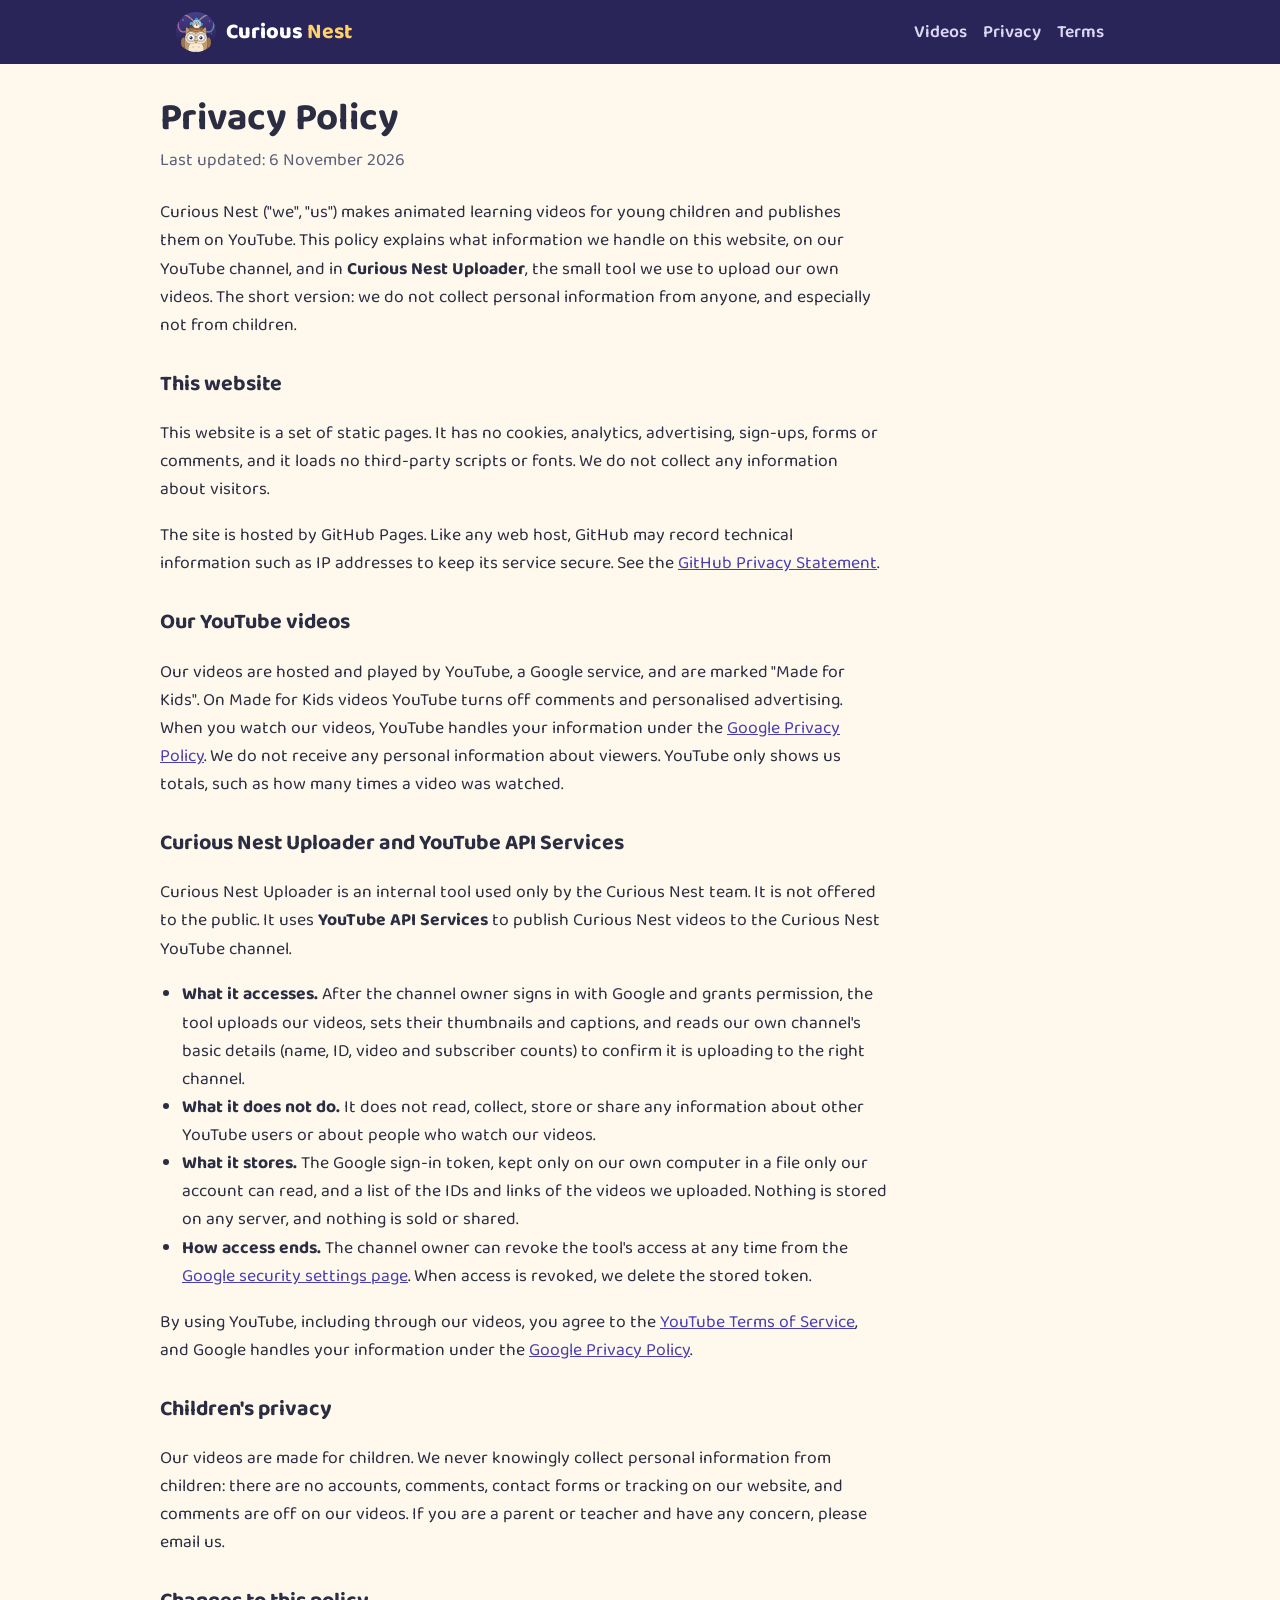
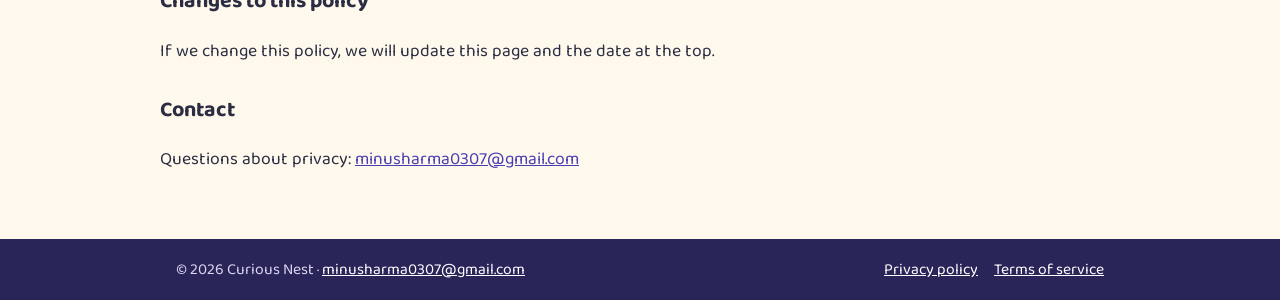
==== privacy.html @ a241dede "Curious Nest website: homepage, privacy policy and terms Co-Authored-By: Claude Opus 5.5 <noreply@an" ====
<!doctype html>
<html lang="en-IN">
<head>
  <meta charset="utf-8">
  <meta name="viewport" content="width=device-width, initial-scale=1">
  <title>Privacy Policy · Curious Nest</title>
  <meta name="description" content="How Curious Nest handles information on this website, on YouTube and in our YouTube upload tool.">
  <link rel="icon" href="favicon.png">
  <link rel="stylesheet" href="style.css">
</head>
<body>
  <header class="top">
    <div class="wrap">
      <a class="brand" href="./"><img src="img/logo.png" alt=""><span>Curious <b>Nest</b></span></a>
      <nav>
        <a href="./#videos">Videos</a>
        <a href="privacy.html">Privacy</a>
        <a href="terms.html">Terms</a>
      </nav>
    </div>
  </header>

  <main class="wrap doc">
    <h1>Privacy Policy</h1>
    <p class="updated">Last updated: 6 November 2026</p>

    <p>Curious Nest ("we", "us") makes animated learning videos for young children and publishes them on
      YouTube. This policy explains what information we handle on this website, on our YouTube channel, and in
      <b>Curious Nest Uploader</b>, the small tool we use to upload our own videos. The short version:
      we do not collect personal information from anyone, and especially not from children.</p>

    <h2>This website</h2>
    <p>This website is a set of static pages. It has no cookies, analytics, advertising, sign-ups, forms or
      comments, and it loads no third-party scripts or fonts. We do not collect any information about visitors.</p>
    <p>The site is hosted by GitHub Pages. Like any web host, GitHub may record technical information such as
      IP addresses to keep its service secure. See the
      <a href="https://docs.github.com/en/site-policy/privacy-policies/github-general-privacy-statement">GitHub
      Privacy Statement</a>.</p>

    <h2>Our YouTube videos</h2>
    <p>Our videos are hosted and played by YouTube, a Google service, and are marked "Made for Kids". On
      Made for Kids videos YouTube turns off comments and personalised advertising. When you watch our videos,
      YouTube handles your information under the <a href="https://policies.google.com/privacy">Google Privacy
      Policy</a>. We do not receive any personal information about viewers. YouTube only shows us totals, such
      as how many times a video was watched.</p>

    <h2>Curious Nest Uploader and YouTube API Services</h2>
    <p>Curious Nest Uploader is an internal tool used only by the Curious Nest team. It is not offered to the
      public. It uses <b>YouTube API Services</b> to publish Curious Nest videos to the Curious Nest YouTube
      channel.</p>
    <ul>
      <li><b>What it accesses.</b> After the channel owner signs in with Google and grants permission, the tool
        uploads our videos, sets their thumbnails and captions, and reads our own channel's basic details
        (name, ID, video and subscriber counts) to confirm it is uploading to the right channel.</li>
      <li><b>What it does not do.</b> It does not read, collect, store or share any information about other
        YouTube users or about people who watch our videos.</li>
      <li><b>What it stores.</b> The Google sign-in token, kept only on our own computer in a file only our
        account can read, and a list of the IDs and links of the videos we uploaded. Nothing is stored on any
        server, and nothing is sold or shared.</li>
      <li><b>How access ends.</b> The channel owner can revoke the tool's access at any time from the
        <a href="https://security.google.com/settings/security/permissions">Google security settings page</a>.
        When access is revoked, we delete the stored token.</li>
    </ul>
    <p>By using YouTube, including through our videos, you agree to the
      <a href="https://www.youtube.com/t/terms">YouTube Terms of Service</a>, and Google handles your
      information under the <a href="https://policies.google.com/privacy">Google Privacy Policy</a>.</p>

    <h2>Children's privacy</h2>
    <p>Our videos are made for children. We never knowingly collect personal information from children: there
      are no accounts, comments, contact forms or tracking on our website, and comments are off on our videos.
      If you are a parent or teacher and have any concern, please email us.</p>

    <h2>Changes to this policy</h2>
    <p>If we change this policy, we will update this page and the date at the top.</p>

    <h2>Contact</h2>
    <p>Questions about privacy: <a href="mailto:minusharma0307@gmail.com">minusharma0307@gmail.com</a></p>
  </main>

  <footer>
    <div class="wrap">
      <span>© 2026 Curious Nest · <a href="mailto:minusharma0307@gmail.com">minusharma0307@gmail.com</a></span>
      <nav>
        <a href="privacy.html">Privacy policy</a>
        <a href="terms.html">Terms of service</a>
      </nav>
    </div>
  </footer>
</body>
</html>
---- style.css ----
/* Curious Nest: shared styles for the homepage, privacy policy and terms. */

@font-face {
  font-family: "Baloo 2";
  src: url("fonts/Baloo2.ttf") format("truetype");
  font-weight: 400 800;
  font-display: swap;
}

:root {
  --sky: #3B3478;
  --sky-deep: #2A2559;
  --lavender: #DCD6F2;
  --cream: #FFF8EC;
  --ink: #2B2D42;
  --soft: #5B5F7A;
  --gold: #FFD166;
  --pink: #F4A6BC;
  --blue: #7CC8F5;
  --card: #FFFFFF;
  --line: #E7E2F5;
}

* { box-sizing: border-box; }

html { -webkit-text-size-adjust: 100%; }

body {
  margin: 0;
  background: var(--cream);
  color: var(--ink);
  font-family: "Baloo 2", system-ui, -apple-system, "Segoe UI", sans-serif;
  font-size: 1.1rem;
  line-height: 1.6;
}

a { color: #4A3FB0; }
a:hover { color: var(--sky-deep); }

.wrap { max-width: 960px; margin: 0 auto; padding: 0 16px; }

/* Top bar */
.top {
  background: var(--sky-deep);
  color: #fff;
}
.top .wrap {
  display: flex;
  align-items: center;
  justify-content: space-between;
  gap: 12px;
  min-height: 64px;
}
.brand {
  display: flex;
  align-items: center;
  gap: 10px;
  color: #fff;
  text-decoration: none;
  font-weight: 800;
  font-size: 1.35rem;
}
.brand img { width: 40px; height: 40px; border-radius: 50%; }
.brand span b { color: var(--gold); }
.top nav { display: flex; gap: 16px; flex-wrap: wrap; }
.top nav a { color: var(--lavender); text-decoration: none; font-weight: 600; }
.top nav a:hover { color: #fff; }

/* Homepage hero */
.hero {
  background: var(--sky-deep) url("img/hero.jpg") center / cover no-repeat;
  aspect-ratio: 1600 / 437;
}
.intro {
  text-align: center;
  padding: 32px 0 8px;
}
.intro h1 {
  margin: 0;
  font-size: clamp(1.8rem, 5vw, 2.6rem);
  line-height: 1.2;
}
.intro p { margin: 8px auto 0; max-width: 640px; color: var(--soft); }

.button {
  display: inline-block;
  margin-top: 20px;
  padding: 10px 22px;
  border-radius: 999px;
  background: #E53935;
  color: #fff;
  font-weight: 700;
  text-decoration: none;
}
.button:hover { background: #C62828; color: #fff; }

section { padding: 28px 0; }
section h2 { font-size: 1.7rem; margin: 0 0 12px; }

/* Characters */
.pals {
  display: grid;
  grid-template-columns: repeat(auto-fit, minmax(260px, 1fr));
  gap: 16px;
}
.pal {
  background: var(--card);
  border: 2px solid var(--line);
  border-radius: 18px;
  padding: 18px 20px;
}
.pal h3 { margin: 0 0 4px; font-size: 1.35rem; }
.pal.owl h3 { color: #9A6A3A; }
.pal.bird h3 { color: #2B86C5; }
.pal p { margin: 0; color: var(--soft); }

/* Videos */
.videos {
  display: grid;
  grid-template-columns: repeat(auto-fit, minmax(260px, 1fr));
  gap: 16px;
}
.video {
  display: block;
  background: var(--card);
  border: 2px solid var(--line);
  border-radius: 18px;
  overflow: hidden;
  text-decoration: none;
  color: var(--ink);
}
.video:hover { border-color: var(--blue); }
.video img { display: block; width: 100%; aspect-ratio: 16 / 9; object-fit: cover; }
.video div { padding: 12px 16px 14px; }
.video b { display: block; font-size: 1.15rem; line-height: 1.3; }
.video small { color: var(--soft); font-size: 0.95rem; }

/* Parents */
.parents {
  background: var(--lavender);
  border-radius: 18px;
  padding: 20px 24px;
}
.parents ul { margin: 8px 0 0; padding-left: 20px; }

/* Policy pages */
.doc { padding: 32px 0 16px; }
.doc h1 { font-size: clamp(1.8rem, 5vw, 2.4rem); margin: 0; line-height: 1.2; }
.doc .updated { color: var(--soft); margin: 4px 0 24px; }
.doc h2 { font-size: 1.35rem; margin: 28px 0 6px; }
.doc p, .doc li { max-width: 72ch; }
.doc ul { padding-left: 22px; }

/* Footer */
footer {
  margin-top: 32px;
  background: var(--sky-deep);
  color: var(--lavender);
  font-size: 0.98rem;
}
footer .wrap {
  display: flex;
  flex-wrap: wrap;
  justify-content: space-between;
  gap: 8px 24px;
  padding-top: 18px;
  padding-bottom: 18px;
}
footer a { color: #fff; }
footer nav { display: flex; gap: 16px; flex-wrap: wrap; }
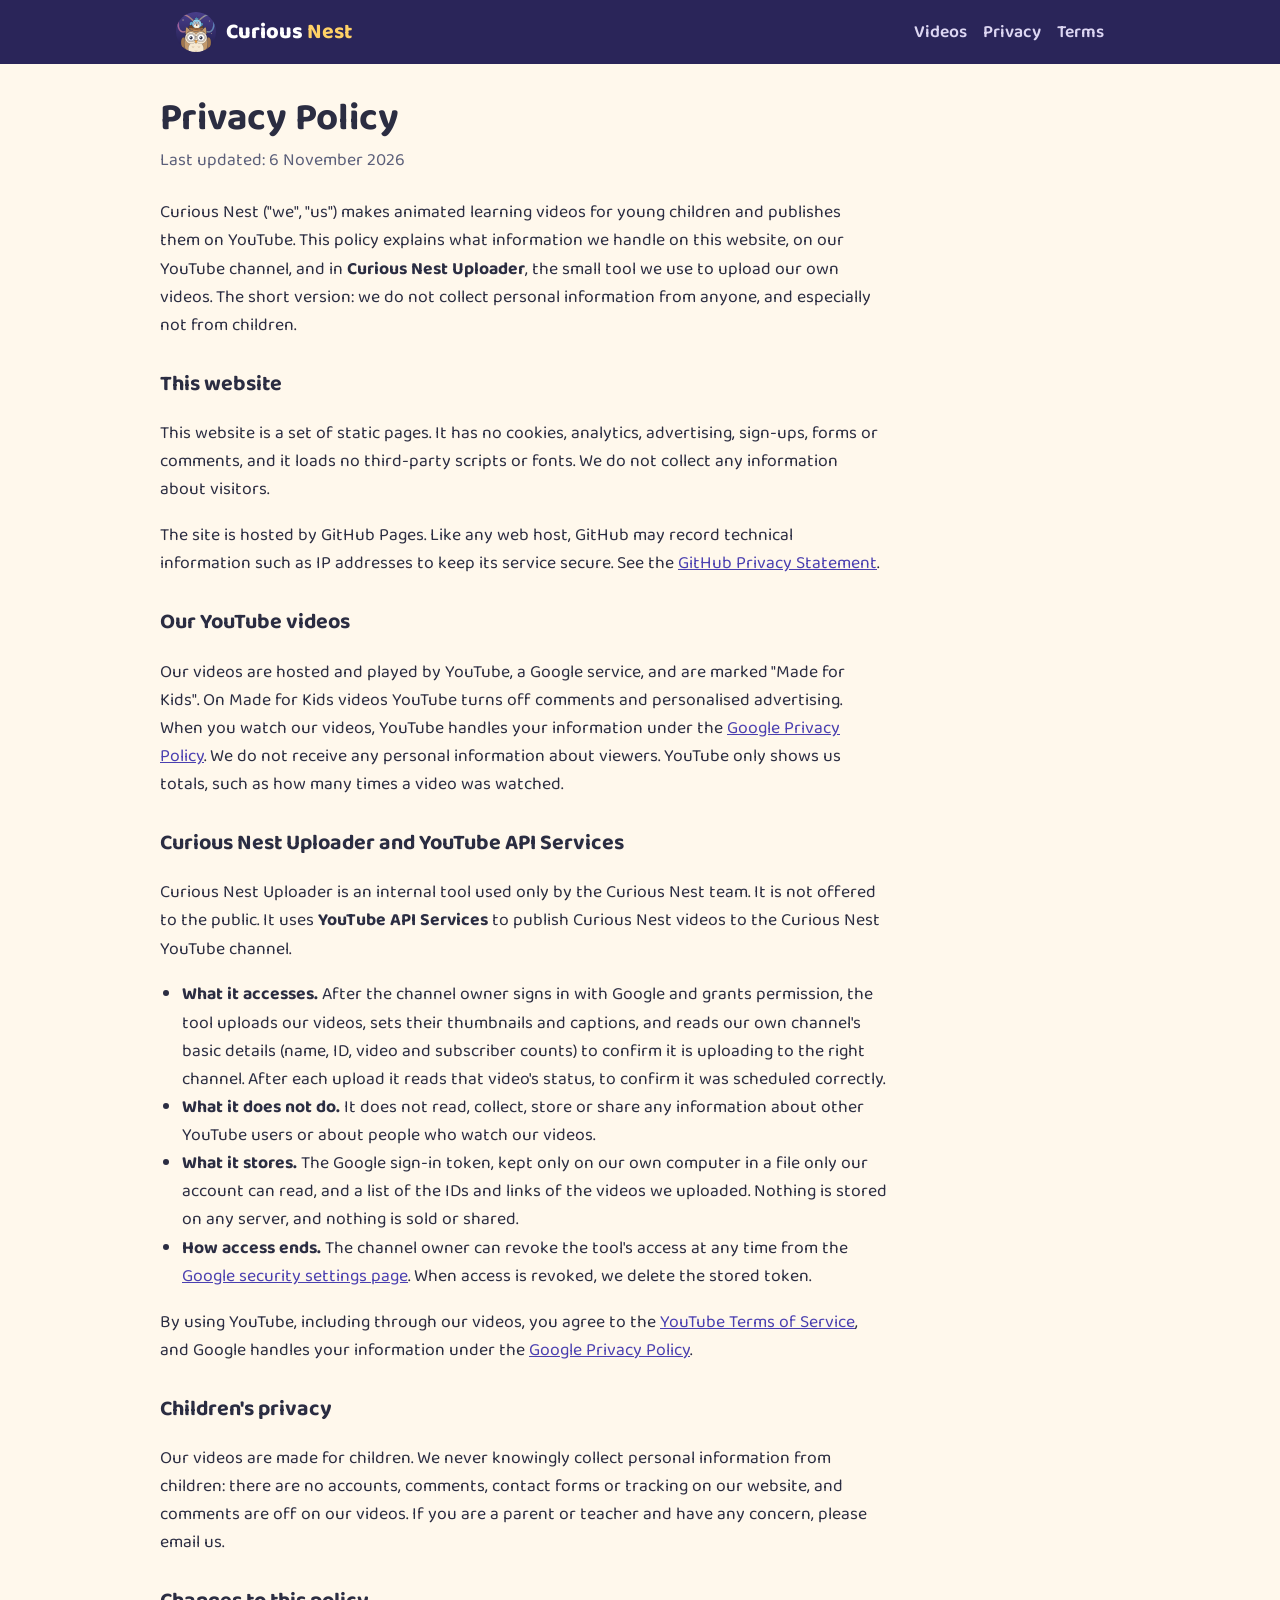
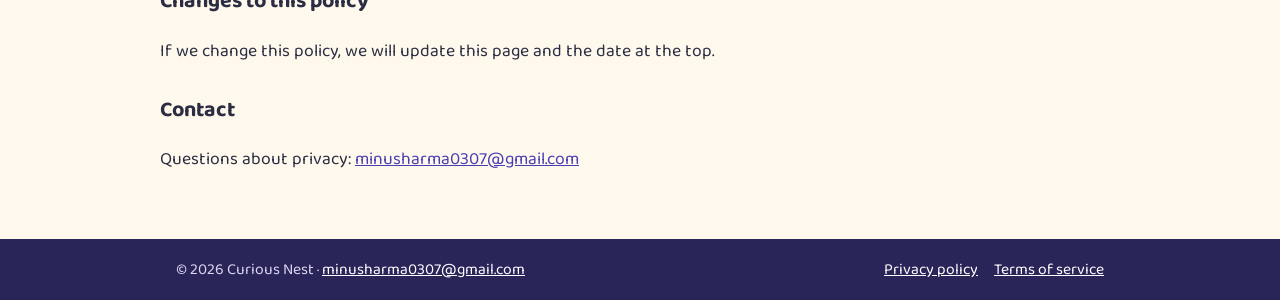
==== commit 38e0c58b: "Privacy: mention the post-upload status check; link the upload tool from the homepage Co-Authored-By" ====
--- a/privacy.html
+++ b/privacy.html
@@ -44,14 +44,15 @@
       Policy</a>. We do not receive any personal information about viewers. YouTube only shows us totals, such
       as how many times a video was watched.</p>
 
-    <h2>Curious Nest Uploader and YouTube API Services</h2>
+    <h2 id="uploader">Curious Nest Uploader and YouTube API Services</h2>
     <p>Curious Nest Uploader is an internal tool used only by the Curious Nest team. It is not offered to the
       public. It uses <b>YouTube API Services</b> to publish Curious Nest videos to the Curious Nest YouTube
       channel.</p>
     <ul>
       <li><b>What it accesses.</b> After the channel owner signs in with Google and grants permission, the tool
         uploads our videos, sets their thumbnails and captions, and reads our own channel's basic details
-        (name, ID, video and subscriber counts) to confirm it is uploading to the right channel.</li>
+        (name, ID, video and subscriber counts) to confirm it is uploading to the right channel. After each
+        upload it reads that video's status, to confirm it was scheduled correctly.</li>
       <li><b>What it does not do.</b> It does not read, collect, store or share any information about other
         YouTube users or about people who watch our videos.</li>
       <li><b>What it stores.</b> The Google sign-in token, kept only on our own computer in a file only our
